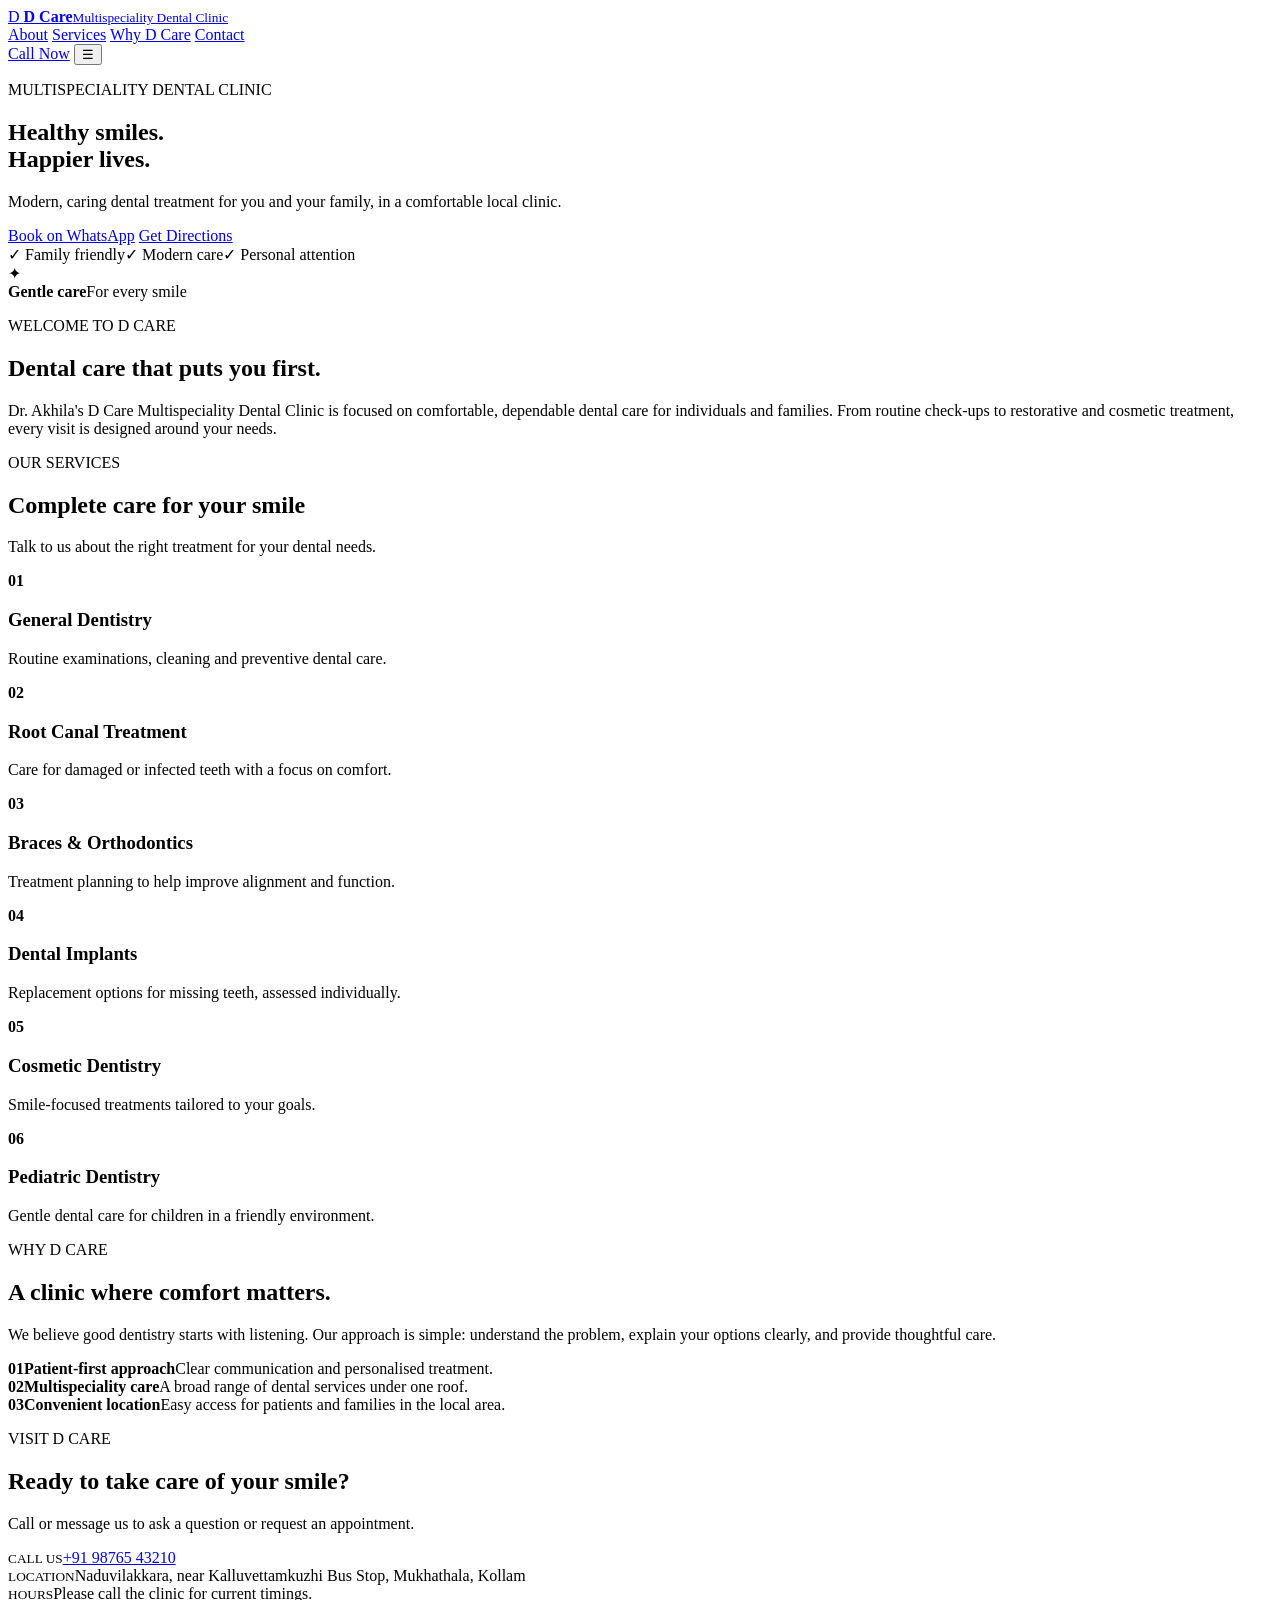
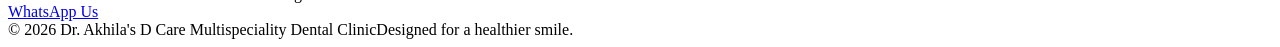
==== index.html @ a61e6fd6 "Rename ind.html to index.html" ====
<!doctype html>
<html lang="en">
<head>
  <meta charset="UTF-8">
  <meta name="viewport" content="width=device-width, initial-scale=1.0">
  <meta name="description" content="Dr. Akhila's D Care Multispeciality Dental Clinic">
  <title>Dr. Akhila's D Care | Multispeciality Dental Clinic</title>
  <link rel="stylesheet" href="style.css">
</head>
<body>
  <header class="site-header">
    <a class="brand" href="#home">
      <span class="brand-mark">D</span>
      <span><strong>D Care</strong><small>Multispeciality Dental Clinic</small></span>
    </a>
    <nav>
      <a href="#about">About</a>
      <a href="#services">Services</a>
      <a href="#why-us">Why D Care</a>
      <a href="#contact">Contact</a>
    </nav>
    <a class="header-cta" href="tel:+919876543210">Call Now</a>
    <button class="menu" aria-label="Open menu">☰</button>
  </header>

  <main>
    <section id="home" class="hero">
      <div class="hero-copy">
        <p class="eyebrow">MULTISPECIALITY DENTAL CLINIC</p>
        <h1>Healthy smiles.<br><span>Happier lives.</span></h1>
        <p class="lead">Modern, caring dental treatment for you and your family, in a comfortable local clinic.</p>
        <div class="actions">
          <a class="btn primary" href="https://wa.me/919876543210?text=Hello%20D%20Care%2C%20I%20would%20like%20to%20book%20an%20appointment.">Book on WhatsApp</a>
          <a class="btn secondary" href="https://www.google.com/maps/search/?api=1&query=Dr.%20Akhila's%20D%20Care%20Multispeciality%20Dental%20Clinic">Get Directions</a>
        </div>
        <div class="trust-row"><span>✓ Family friendly</span><span>✓ Modern care</span><span>✓ Personal attention</span></div>
      </div>
      <div class="hero-art">
        <div class="circle"></div>
        <div class="tooth">✦</div>
        <div class="art-card"><strong>Gentle care</strong><span>For every smile</span></div>
      </div>
    </section>

    <section id="about" class="about section">
      <div><p class="eyebrow">WELCOME TO D CARE</p><h2>Dental care that puts <span>you first.</span></h2></div>
      <p>Dr. Akhila's D Care Multispeciality Dental Clinic is focused on comfortable, dependable dental care for individuals and families. From routine check-ups to restorative and cosmetic treatment, every visit is designed around your needs.</p>
    </section>

    <section id="services" class="section services">
      <div class="section-heading"><div><p class="eyebrow">OUR SERVICES</p><h2>Complete care for your smile</h2></div><p>Talk to us about the right treatment for your dental needs.</p></div>
      <div class="service-grid">
        <article><b>01</b><h3>General Dentistry</h3><p>Routine examinations, cleaning and preventive dental care.</p></article>
        <article><b>02</b><h3>Root Canal Treatment</h3><p>Care for damaged or infected teeth with a focus on comfort.</p></article>
        <article><b>03</b><h3>Braces & Orthodontics</h3><p>Treatment planning to help improve alignment and function.</p></article>
        <article><b>04</b><h3>Dental Implants</h3><p>Replacement options for missing teeth, assessed individually.</p></article>
        <article><b>05</b><h3>Cosmetic Dentistry</h3><p>Smile-focused treatments tailored to your goals.</p></article>
        <article><b>06</b><h3>Pediatric Dentistry</h3><p>Gentle dental care for children in a friendly environment.</p></article>
      </div>
    </section>

    <section id="why-us" class="why section">
      <div class="why-copy"><p class="eyebrow">WHY D CARE</p><h2>A clinic where <span>comfort matters.</span></h2><p>We believe good dentistry starts with listening. Our approach is simple: understand the problem, explain your options clearly, and provide thoughtful care.</p></div>
      <div class="feature-list"><div><strong>01</strong><span><b>Patient-first approach</b>Clear communication and personalised treatment.</span></div><div><strong>02</strong><span><b>Multispeciality care</b>A broad range of dental services under one roof.</span></div><div><strong>03</strong><span><b>Convenient location</b>Easy access for patients and families in the local area.</span></div></div>
    </section>

    <section id="contact" class="contact section">
      <div><p class="eyebrow">VISIT D CARE</p><h2>Ready to take care of your smile?</h2><p>Call or message us to ask a question or request an appointment.</p></div>
      <div class="contact-card"><div><small>CALL US</small><a href="tel:+919876543210">+91 98765 43210</a></div><div><small>LOCATION</small><span>Naduvilakkara, near Kalluvettamkuzhi Bus Stop, Mukhathala, Kollam</span></div><div><small>HOURS</small><span>Please call the clinic for current timings.</span></div><a class="btn primary" href="https://wa.me/919876543210">WhatsApp Us</a></div>
    </section>
  </main>

  <footer><span>© <span id="year"></span> Dr. Akhila's D Care Multispeciality Dental Clinic</span><span>Designed for a healthier smile.</span></footer>
  <script src="script.js"></script>
</body>
</html>
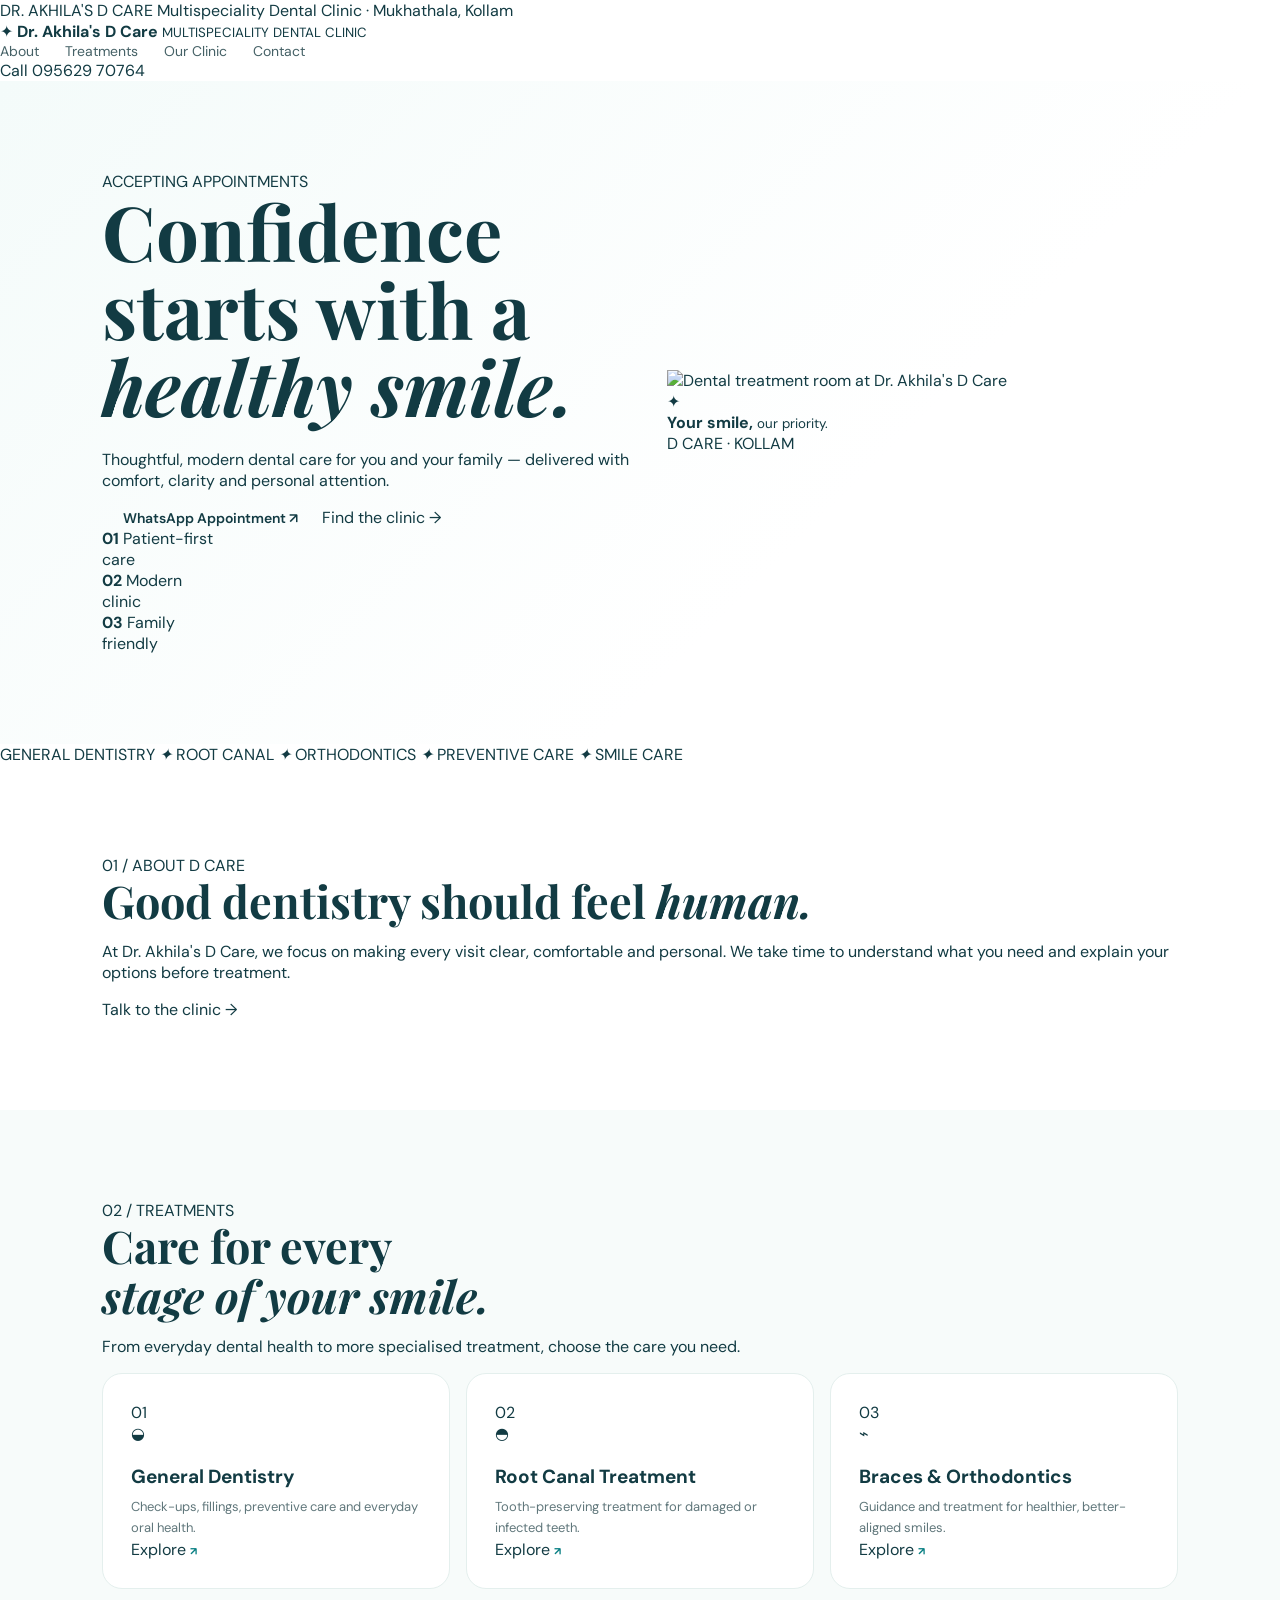
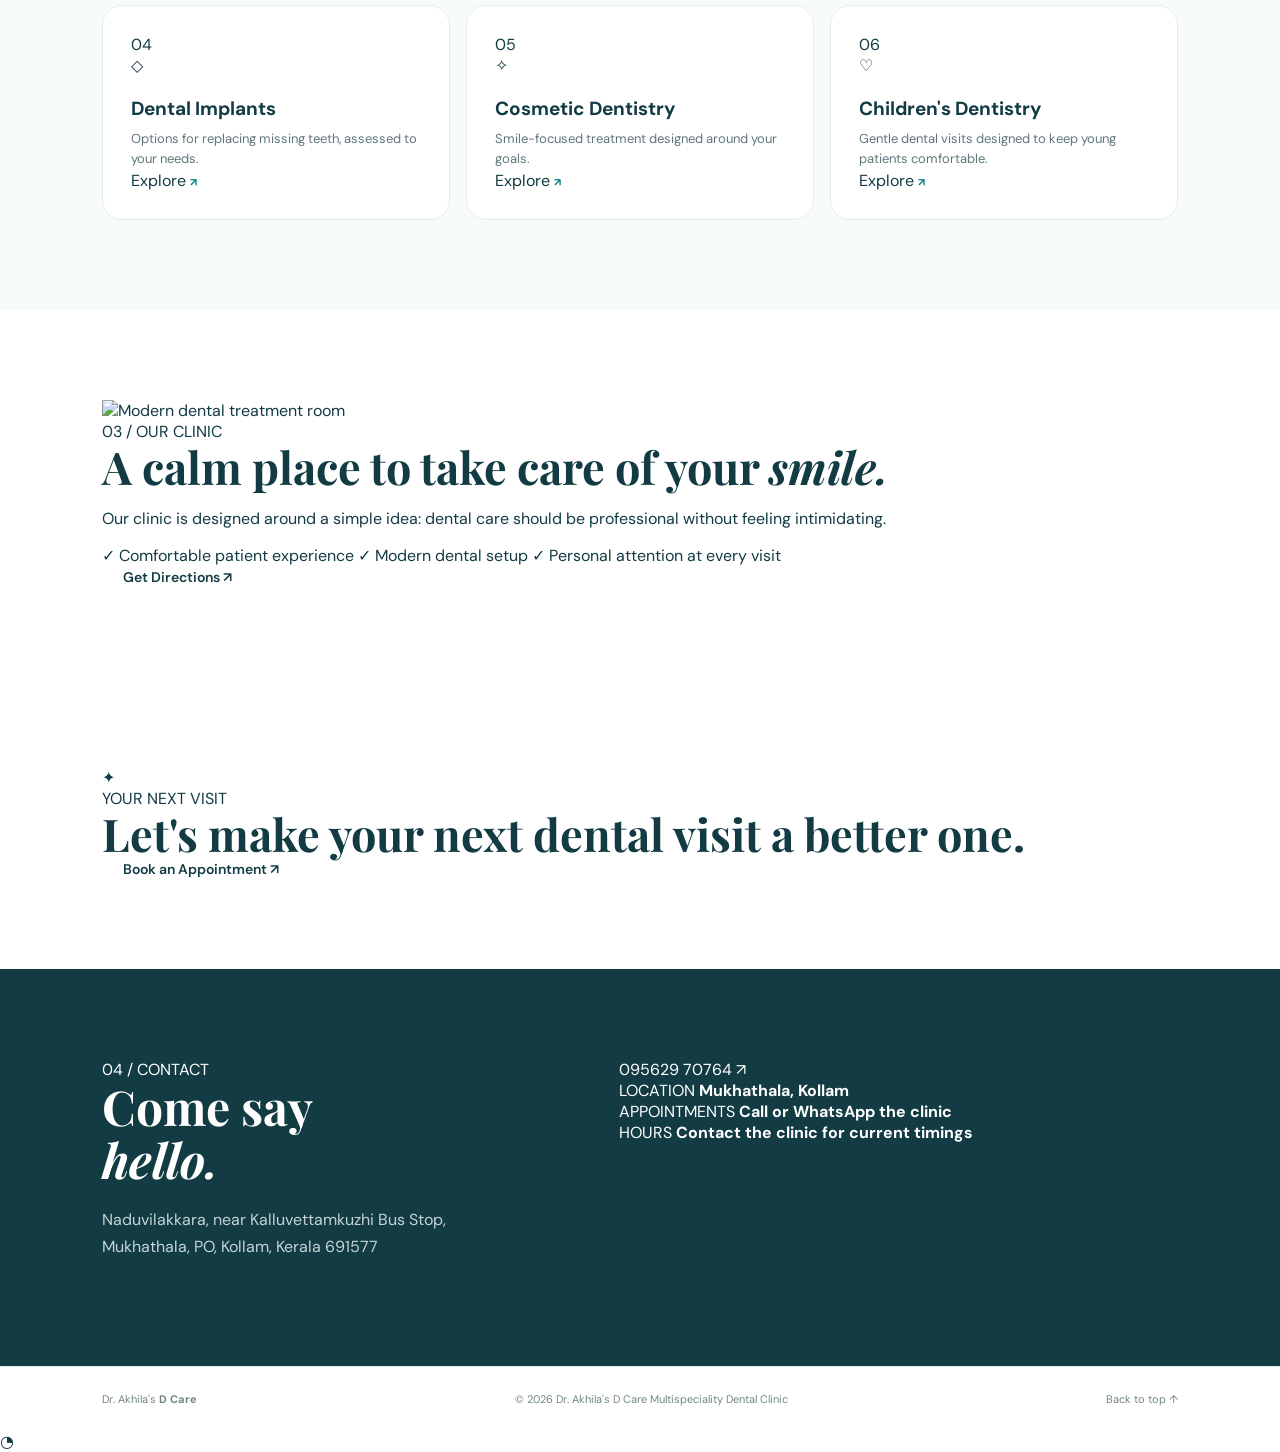
==== commit edb67b0e: "Update index.html" ====
--- a/index.html
+++ b/index.html
@@ -3,74 +3,559 @@
 <head>
   <meta charset="UTF-8">
   <meta name="viewport" content="width=device-width, initial-scale=1.0">
-  <meta name="description" content="Dr. Akhila's D Care Multispeciality Dental Clinic">
+
+  <meta name="description"
+    content="Dr. Akhila's D Care Multispeciality Dental Clinic in Mukhathala, Kollam. Modern, comfortable dental care for you and your family.">
+
+  <meta name="theme-color" content="#073b4c">
+
   <title>Dr. Akhila's D Care | Multispeciality Dental Clinic</title>
+
+  <link rel="preconnect" href="https://fonts.googleapis.com">
+  <link rel="preconnect" href="https://fonts.gstatic.com" crossorigin>
+
+  <link
+    href="https://fonts.googleapis.com/css2?family=DM+Sans:wght@400;500;600;700&family=Playfair+Display:wght@600;700&display=swap"
+    rel="stylesheet">
+
   <link rel="stylesheet" href="style.css">
 </head>
+
 <body>
-  <header class="site-header">
-    <a class="brand" href="#home">
-      <span class="brand-mark">D</span>
-      <span><strong>D Care</strong><small>Multispeciality Dental Clinic</small></span>
+
+  <div class="topline">
+    <span>DR. AKHILA'S D CARE</span>
+    <span>Multispeciality Dental Clinic · Mukhathala, Kollam</span>
+  </div>
+
+  <header class="nav-wrap">
+
+    <a class="logo" href="#home" aria-label="Dr. Akhila's D Care home">
+
+      <span class="logo-tooth">✦</span>
+
+      <span>
+        <b>Dr. Akhila's</b>
+        <strong>D Care</strong>
+        <small>MULTISPECIALITY DENTAL CLINIC</small>
+      </span>
+
     </a>
-    <nav>
+
+    <nav id="nav">
       <a href="#about">About</a>
-      <a href="#services">Services</a>
-      <a href="#why-us">Why D Care</a>
+      <a href="#services">Treatments</a>
+      <a href="#clinic">Our Clinic</a>
       <a href="#contact">Contact</a>
     </nav>
-    <a class="header-cta" href="tel:+919876543210">Call Now</a>
-    <button class="menu" aria-label="Open menu">☰</button>
+
+    <a class="nav-call" href="tel:+919562970764">
+      Call <span>095629 70764</span>
+    </a>
+
+    <button class="menu" aria-label="Toggle menu">
+      ☰
+    </button>
+
   </header>
 
+
   <main>
+
+    <!-- HERO -->
+
     <section id="home" class="hero">
-      <div class="hero-copy">
-        <p class="eyebrow">MULTISPECIALITY DENTAL CLINIC</p>
-        <h1>Healthy smiles.<br><span>Happier lives.</span></h1>
-        <p class="lead">Modern, caring dental treatment for you and your family, in a comfortable local clinic.</p>
-        <div class="actions">
-          <a class="btn primary" href="https://wa.me/919876543210?text=Hello%20D%20Care%2C%20I%20would%20like%20to%20book%20an%20appointment.">Book on WhatsApp</a>
-          <a class="btn secondary" href="https://www.google.com/maps/search/?api=1&query=Dr.%20Akhila's%20D%20Care%20Multispeciality%20Dental%20Clinic">Get Directions</a>
-        </div>
-        <div class="trust-row"><span>✓ Family friendly</span><span>✓ Modern care</span><span>✓ Personal attention</span></div>
-      </div>
-      <div class="hero-art">
-        <div class="circle"></div>
-        <div class="tooth">✦</div>
-        <div class="art-card"><strong>Gentle care</strong><span>For every smile</span></div>
-      </div>
-    </section>
-
-    <section id="about" class="about section">
-      <div><p class="eyebrow">WELCOME TO D CARE</p><h2>Dental care that puts <span>you first.</span></h2></div>
-      <p>Dr. Akhila's D Care Multispeciality Dental Clinic is focused on comfortable, dependable dental care for individuals and families. From routine check-ups to restorative and cosmetic treatment, every visit is designed around your needs.</p>
-    </section>
-
-    <section id="services" class="section services">
-      <div class="section-heading"><div><p class="eyebrow">OUR SERVICES</p><h2>Complete care for your smile</h2></div><p>Talk to us about the right treatment for your dental needs.</p></div>
+
+      <div class="hero-copy reveal">
+
+        <div class="pill">
+          <i></i>
+          ACCEPTING APPOINTMENTS
+        </div>
+
+        <h1>
+          Confidence<br>
+          starts with a<br>
+          <em>healthy smile.</em>
+        </h1>
+
+        <p>
+          Thoughtful, modern dental care for you and your family —
+          delivered with comfort, clarity and personal attention.
+        </p>
+
+        <div class="hero-actions">
+
+          <a
+            class="btn btn-dark"
+            href="https://wa.me/919562970764?text=Hello%20Dr.%20Akhila's%20D%20Care%2C%20I%20would%20like%20to%20book%20an%20appointment."
+          >
+            WhatsApp Appointment
+            <span>↗</span>
+          </a>
+
+          <a
+            class="text-link"
+            href="https://www.google.com/maps/search/?api=1&query=Naduvilakkara%20Kalluvettamkuzhi%20Mukhathala%20Kollam"
+          >
+            Find the clinic
+            <span>→</span>
+          </a>
+
+        </div>
+
+        <div class="hero-proof">
+
+          <div>
+            <b>01</b>
+            <span>
+              Patient-first<br>
+              care
+            </span>
+          </div>
+
+          <div>
+            <b>02</b>
+            <span>
+              Modern<br>
+              clinic
+            </span>
+          </div>
+
+          <div>
+            <b>03</b>
+            <span>
+              Family<br>
+              friendly
+            </span>
+          </div>
+
+        </div>
+
+      </div>
+
+
+      <div class="hero-visual reveal">
+
+        <div class="glow"></div>
+
+        <div class="image-frame">
+          <img
+            src="clinic-chair.jpg"
+            alt="Dental treatment room at Dr. Akhila's D Care"
+          >
+        </div>
+
+        <div class="floating-card">
+
+          <span class="mini-icon">✦</span>
+
+          <div>
+            <b>Your smile,</b>
+            <small>our priority.</small>
+          </div>
+
+        </div>
+
+        <div class="vertical-label">
+          D CARE · KOLLAM
+        </div>
+
+      </div>
+
+    </section>
+
+
+    <!-- MARQUEE -->
+
+    <section class="marquee" aria-label="Dental care">
+
+      <span>GENERAL DENTISTRY</span>
+      <i>✦</i>
+
+      <span>ROOT CANAL</span>
+      <i>✦</i>
+
+      <span>ORTHODONTICS</span>
+      <i>✦</i>
+
+      <span>PREVENTIVE CARE</span>
+      <i>✦</i>
+
+      <span>SMILE CARE</span>
+
+    </section>
+
+
+    <!-- ABOUT -->
+
+    <section id="about" class="split section">
+
+      <div class="section-tag">
+        01 / ABOUT D CARE
+      </div>
+
+      <div class="big-copy">
+
+        <h2>
+          Good dentistry should feel
+          <em>human.</em>
+        </h2>
+
+        <p>
+          At Dr. Akhila's D Care, we focus on making every visit
+          clear, comfortable and personal. We take time to understand
+          what you need and explain your options before treatment.
+        </p>
+
+        <a class="line-link" href="#contact">
+          Talk to the clinic
+          <span>→</span>
+        </a>
+
+      </div>
+
+    </section>
+
+
+    <!-- SERVICES -->
+
+    <section id="services" class="services section">
+
+      <div class="section-head">
+
+        <div>
+
+          <div class="section-tag">
+            02 / TREATMENTS
+          </div>
+
+          <h2>
+            Care for every<br>
+            <em>stage of your smile.</em>
+          </h2>
+
+        </div>
+
+        <p>
+          From everyday dental health to more specialised treatment,
+          choose the care you need.
+        </p>
+
+      </div>
+
+
       <div class="service-grid">
-        <article><b>01</b><h3>General Dentistry</h3><p>Routine examinations, cleaning and preventive dental care.</p></article>
-        <article><b>02</b><h3>Root Canal Treatment</h3><p>Care for damaged or infected teeth with a focus on comfort.</p></article>
-        <article><b>03</b><h3>Braces & Orthodontics</h3><p>Treatment planning to help improve alignment and function.</p></article>
-        <article><b>04</b><h3>Dental Implants</h3><p>Replacement options for missing teeth, assessed individually.</p></article>
-        <article><b>05</b><h3>Cosmetic Dentistry</h3><p>Smile-focused treatments tailored to your goals.</p></article>
-        <article><b>06</b><h3>Pediatric Dentistry</h3><p>Gentle dental care for children in a friendly environment.</p></article>
-      </div>
-    </section>
-
-    <section id="why-us" class="why section">
-      <div class="why-copy"><p class="eyebrow">WHY D CARE</p><h2>A clinic where <span>comfort matters.</span></h2><p>We believe good dentistry starts with listening. Our approach is simple: understand the problem, explain your options clearly, and provide thoughtful care.</p></div>
-      <div class="feature-list"><div><strong>01</strong><span><b>Patient-first approach</b>Clear communication and personalised treatment.</span></div><div><strong>02</strong><span><b>Multispeciality care</b>A broad range of dental services under one roof.</span></div><div><strong>03</strong><span><b>Convenient location</b>Easy access for patients and families in the local area.</span></div></div>
-    </section>
+
+        <article>
+
+          <span>01</span>
+
+          <div class="service-icon">◒</div>
+
+          <h3>General Dentistry</h3>
+
+          <p>
+            Check-ups, fillings, preventive care and everyday oral health.
+          </p>
+
+          <a href="#contact">
+            Explore
+            <b>↗</b>
+          </a>
+
+        </article>
+
+
+        <article>
+
+          <span>02</span>
+
+          <div class="service-icon">◓</div>
+
+          <h3>Root Canal Treatment</h3>
+
+          <p>
+            Tooth-preserving treatment for damaged or infected teeth.
+          </p>
+
+          <a href="#contact">
+            Explore
+            <b>↗</b>
+          </a>
+
+        </article>
+
+
+        <article>
+
+          <span>03</span>
+
+          <div class="service-icon">⌁</div>
+
+          <h3>Braces & Orthodontics</h3>
+
+          <p>
+            Guidance and treatment for healthier, better-aligned smiles.
+          </p>
+
+          <a href="#contact">
+            Explore
+            <b>↗</b>
+          </a>
+
+        </article>
+
+
+        <article>
+
+          <span>04</span>
+
+          <div class="service-icon">◇</div>
+
+          <h3>Dental Implants</h3>
+
+          <p>
+            Options for replacing missing teeth, assessed to your needs.
+          </p>
+
+          <a href="#contact">
+            Explore
+            <b>↗</b>
+          </a>
+
+        </article>
+
+
+        <article>
+
+          <span>05</span>
+
+          <div class="service-icon">✧</div>
+
+          <h3>Cosmetic Dentistry</h3>
+
+          <p>
+            Smile-focused treatment designed around your goals.
+          </p>
+
+          <a href="#contact">
+            Explore
+            <b>↗</b>
+          </a>
+
+        </article>
+
+
+        <article>
+
+          <span>06</span>
+
+          <div class="service-icon">♡</div>
+
+          <h3>Children's Dentistry</h3>
+
+          <p>
+            Gentle dental visits designed to keep young patients comfortable.
+          </p>
+
+          <a href="#contact">
+            Explore
+            <b>↗</b>
+          </a>
+
+        </article>
+
+      </div>
+
+    </section>
+
+
+    <!-- CLINIC -->
+
+    <section id="clinic" class="clinic section">
+
+      <div class="clinic-image">
+
+        <img
+          src="clinic-chair.jpg"
+          alt="Modern dental treatment room"
+        >
+
+      </div>
+
+
+      <div class="clinic-copy">
+
+        <div class="section-tag">
+          03 / OUR CLINIC
+        </div>
+
+        <h2>
+          A calm place to take care of your
+          <em>smile.</em>
+        </h2>
+
+        <p>
+          Our clinic is designed around a simple idea:
+          dental care should be professional without feeling intimidating.
+        </p>
+
+
+        <div class="check-list">
+
+          <span>✓ Comfortable patient experience</span>
+
+          <span>✓ Modern dental setup</span>
+
+          <span>✓ Personal attention at every visit</span>
+
+        </div>
+
+
+        <a
+          class="btn btn-outline"
+          href="https://www.google.com/maps/search/?api=1&query=Naduvilakkara%20Kalluvettamkuzhi%20Mukhathala%20Kollam"
+        >
+          Get Directions ↗
+        </a>
+
+      </div>
+
+    </section>
+
+
+    <!-- CTA -->
+
+    <section class="cta section">
+
+      <span class="cta-star">✦</span>
+
+      <div>
+
+        <div class="section-tag">
+          YOUR NEXT VISIT
+        </div>
+
+        <h2>
+          Let's make your next dental visit a better one.
+        </h2>
+
+      </div>
+
+
+      <a
+        class="btn btn-light"
+        href="https://wa.me/919562970764?text=Hello%20Dr.%20Akhila's%20D%20Care%2C%20I%20would%20like%20to%20book%20an%20appointment."
+      >
+        Book an Appointment ↗
+      </a>
+
+    </section>
+
+
+    <!-- CONTACT -->
 
     <section id="contact" class="contact section">
-      <div><p class="eyebrow">VISIT D CARE</p><h2>Ready to take care of your smile?</h2><p>Call or message us to ask a question or request an appointment.</p></div>
-      <div class="contact-card"><div><small>CALL US</small><a href="tel:+919876543210">+91 98765 43210</a></div><div><small>LOCATION</small><span>Naduvilakkara, near Kalluvettamkuzhi Bus Stop, Mukhathala, Kollam</span></div><div><small>HOURS</small><span>Please call the clinic for current timings.</span></div><a class="btn primary" href="https://wa.me/919876543210">WhatsApp Us</a></div>
-    </section>
+
+      <div>
+
+        <div class="section-tag">
+          04 / CONTACT
+        </div>
+
+        <h2>
+          Come say<br>
+          <em>hello.</em>
+        </h2>
+
+        <p>
+          Naduvilakkara, near Kalluvettamkuzhi Bus Stop,<br>
+          Mukhathala, PO, Kollam, Kerala 691577
+        </p>
+
+      </div>
+
+
+      <div class="contact-details">
+
+        <a
+          class="contact-number"
+          href="tel:+919562970764"
+        >
+          095629 70764
+          <span>↗</span>
+        </a>
+
+
+        <div class="detail-row">
+
+          <span>LOCATION</span>
+
+          <b>
+            Mukhathala, Kollam
+          </b>
+
+        </div>
+
+
+        <div class="detail-row">
+
+          <span>APPOINTMENTS</span>
+
+          <b>
+            Call or WhatsApp the clinic
+          </b>
+
+        </div>
+
+
+        <div class="detail-row">
+
+          <span>HOURS</span>
+
+          <b>
+            Contact the clinic for current timings
+          </b>
+
+        </div>
+
+      </div>
+
+    </section>
+
   </main>
 
-  <footer><span>© <span id="year"></span> Dr. Akhila's D Care Multispeciality Dental Clinic</span><span>Designed for a healthier smile.</span></footer>
+
+  <footer>
+
+    <div class="footer-logo">
+      Dr. Akhila's
+      <strong>D Care</strong>
+    </div>
+
+    <span>
+      © <span id="year"></span>
+      Dr. Akhila's D Care Multispeciality Dental Clinic
+    </span>
+
+    <a href="#home">
+      Back to top ↑
+    </a>
+
+  </footer>
+
+
+  <a
+    class="whatsapp"
+    href="https://wa.me/919562970764?text=Hello%20Dr.%20Akhila's%20D%20Care%2C%20I%20would%20like%20to%20book%20an%20appointment."
+    aria-label="WhatsApp D Care"
+  >
+    ◔
+  </a>
+
+
   <script src="script.js"></script>
+
 </body>
 </html>
--- a/style.css
+++ b/style.css
@@ -0,0 +1,5 @@
+@import url('https://fonts.googleapis.com/css2?family=DM+Sans:wght@400;500;600;700&family=Playfair+Display:wght@600;700&display=swap');
+:root{--ink:#123b43;--teal:#087f83;--mint:#e8f6f3;--line:#d8e8e5;--muted:#60777b;--white:#fff}
+*{box-sizing:border-box}html{scroll-behavior:smooth}body{margin:0;color:var(--ink);font-family:"DM Sans",sans-serif;background:#fff}a{text-decoration:none;color:inherit}.site-header{height:78px;display:flex;align-items:center;gap:34px;padding:0 6%;border-bottom:1px solid #edf2f1;position:sticky;top:0;background:#ffffffee;backdrop-filter:blur(12px);z-index:10}.brand{display:flex;align-items:center;gap:10px;margin-right:auto}.brand-mark{width:40px;height:40px;border-radius:12px;background:var(--teal);color:white;display:grid;place-items:center;font-family:serif;font-size:24px}.brand strong{display:block;font-size:17px}.brand small{display:block;font-size:10px;color:var(--muted)}nav{display:flex;gap:26px;font-size:14px;color:#456166}nav a:hover{color:var(--teal)}.header-cta,.btn{border-radius:999px;padding:13px 21px;font-weight:600;font-size:14px}.header-cta,.primary{background:var(--teal);color:white}.menu{display:none;border:0;background:none;font-size:23px}.hero{min-height:640px;padding:90px 8%;display:grid;grid-template-columns:1.05fr .95fr;align-items:center;background:linear-gradient(135deg,#f4fbfa,#fff 65%);overflow:hidden}.eyebrow{letter-spacing:2px;font-size:11px;font-weight:700;color:var(--teal);margin:0 0 15px}.hero h1,h2{font-family:"Playfair Display",serif}.hero h1{font-size:clamp(48px,6vw,76px);line-height:1.02;margin:0 0 24px}.hero h1 span,h2 span{color:var(--teal)}.lead{font-size:18px;line-height:1.7;color:var(--muted);max-width:560px}.actions{display:flex;gap:12px;margin:30px 0}.secondary{border:1px solid var(--line)}.trust-row{display:flex;gap:20px;color:#577075;font-size:12px}.hero-art{height:450px;position:relative;display:grid;place-items:center}.circle{position:absolute;width:370px;height:370px;border-radius:50%;background:var(--mint);right:8%;top:8%}.tooth{position:relative;width:190px;height:230px;border-radius:48% 48% 42% 42%;background:#fff;box-shadow:0 24px 70px #b6d8d3aa;display:grid;place-items:center;font-size:54px;color:var(--teal);font-family:serif}.art-card{position:absolute;right:2%;bottom:30px;background:white;padding:18px 24px;border-radius:18px;box-shadow:0 15px 45px #174e5520}.art-card strong,.art-card span{display:block}.art-card span{font-size:12px;color:var(--muted);margin-top:4px}.section{padding:90px 8%}.about{display:grid;grid-template-columns:1fr 1fr;gap:80px}.about h2,.section h2{font-size:45px;line-height:1.1;margin:0}.about>p,.why-copy>p{color:var(--muted);line-height:1.8;font-size:16px}.services{background:#f7fbfa}.section-heading{display:flex;justify-content:space-between;align-items:end;margin-bottom:40px}.section-heading>p{max-width:330px;color:var(--muted);line-height:1.6}.service-grid{display:grid;grid-template-columns:repeat(3,1fr);gap:16px}.service-grid article{background:white;border:1px solid #e4efed;border-radius:20px;padding:28px;min-height:190px;transition:.2s}.service-grid article:hover{transform:translateY(-4px);box-shadow:0 15px 35px #174e5512}.service-grid b{font-size:11px;color:var(--teal)}h3{margin:20px 0 8px;font-size:19px}.service-grid p{margin:0;color:var(--muted);line-height:1.6;font-size:13px}.why{display:grid;grid-template-columns:1fr 1fr;gap:90px}.feature-list{display:grid;gap:12px}.feature-list>div{display:flex;gap:20px;padding:22px 0;border-bottom:1px solid var(--line)}.feature-list strong{color:var(--teal)}.feature-list span{display:grid;gap:5px;color:var(--muted);font-size:14px}.feature-list b{color:var(--ink);font-size:16px}.contact{background:var(--ink);color:white;display:grid;grid-template-columns:.9fr 1.1fr;gap:60px}.contact h2{font-size:48px;margin:0 0 20px}.contact p{color:#c4d4d5;line-height:1.7}.contact-card{background:#fff;color:var(--ink);border-radius:24px;padding:30px;display:grid;gap:22px}.contact-card small{font-size:10px;letter-spacing:1.5px;color:var(--teal);font-weight:700;display:block;margin-bottom:5px}.contact-card a:not(.btn){font-size:22px;font-weight:700}.contact-card span{color:var(--muted);font-size:14px;line-height:1.5}footer{padding:25px 8%;display:flex;justify-content:space-between;color:#718589;font-size:11px;border-top:1px solid #e7eeee}
+@media(max-width:800px){.site-header{padding:0 5%;height:70px}.site-header nav,.header-cta{display:none}.menu{display:block}.hero{grid-template-columns:1fr;padding:65px 7%;min-height:auto}.hero-art{height:330px}.circle{width:280px;height:280px}.tooth{width:135px;height:170px}.trust-row{flex-wrap:wrap}.about,.why,.contact{grid-template-columns:1fr;gap:35px}.section{padding:65px 7%}.section-heading{display:block}.section-heading>p{margin-top:18px}.service-grid{grid-template-columns:1fr 1fr}.contact h2,.about h2,.section h2{font-size:38px}footer{padding:22px 7%;display:grid;gap:8px}}
+@media(max-width:480px){.service-grid{grid-template-columns:1fr}.hero h1{font-size:50px}.actions{flex-direction:column}.btn{text-align:center}.hero-art{height:280px}}
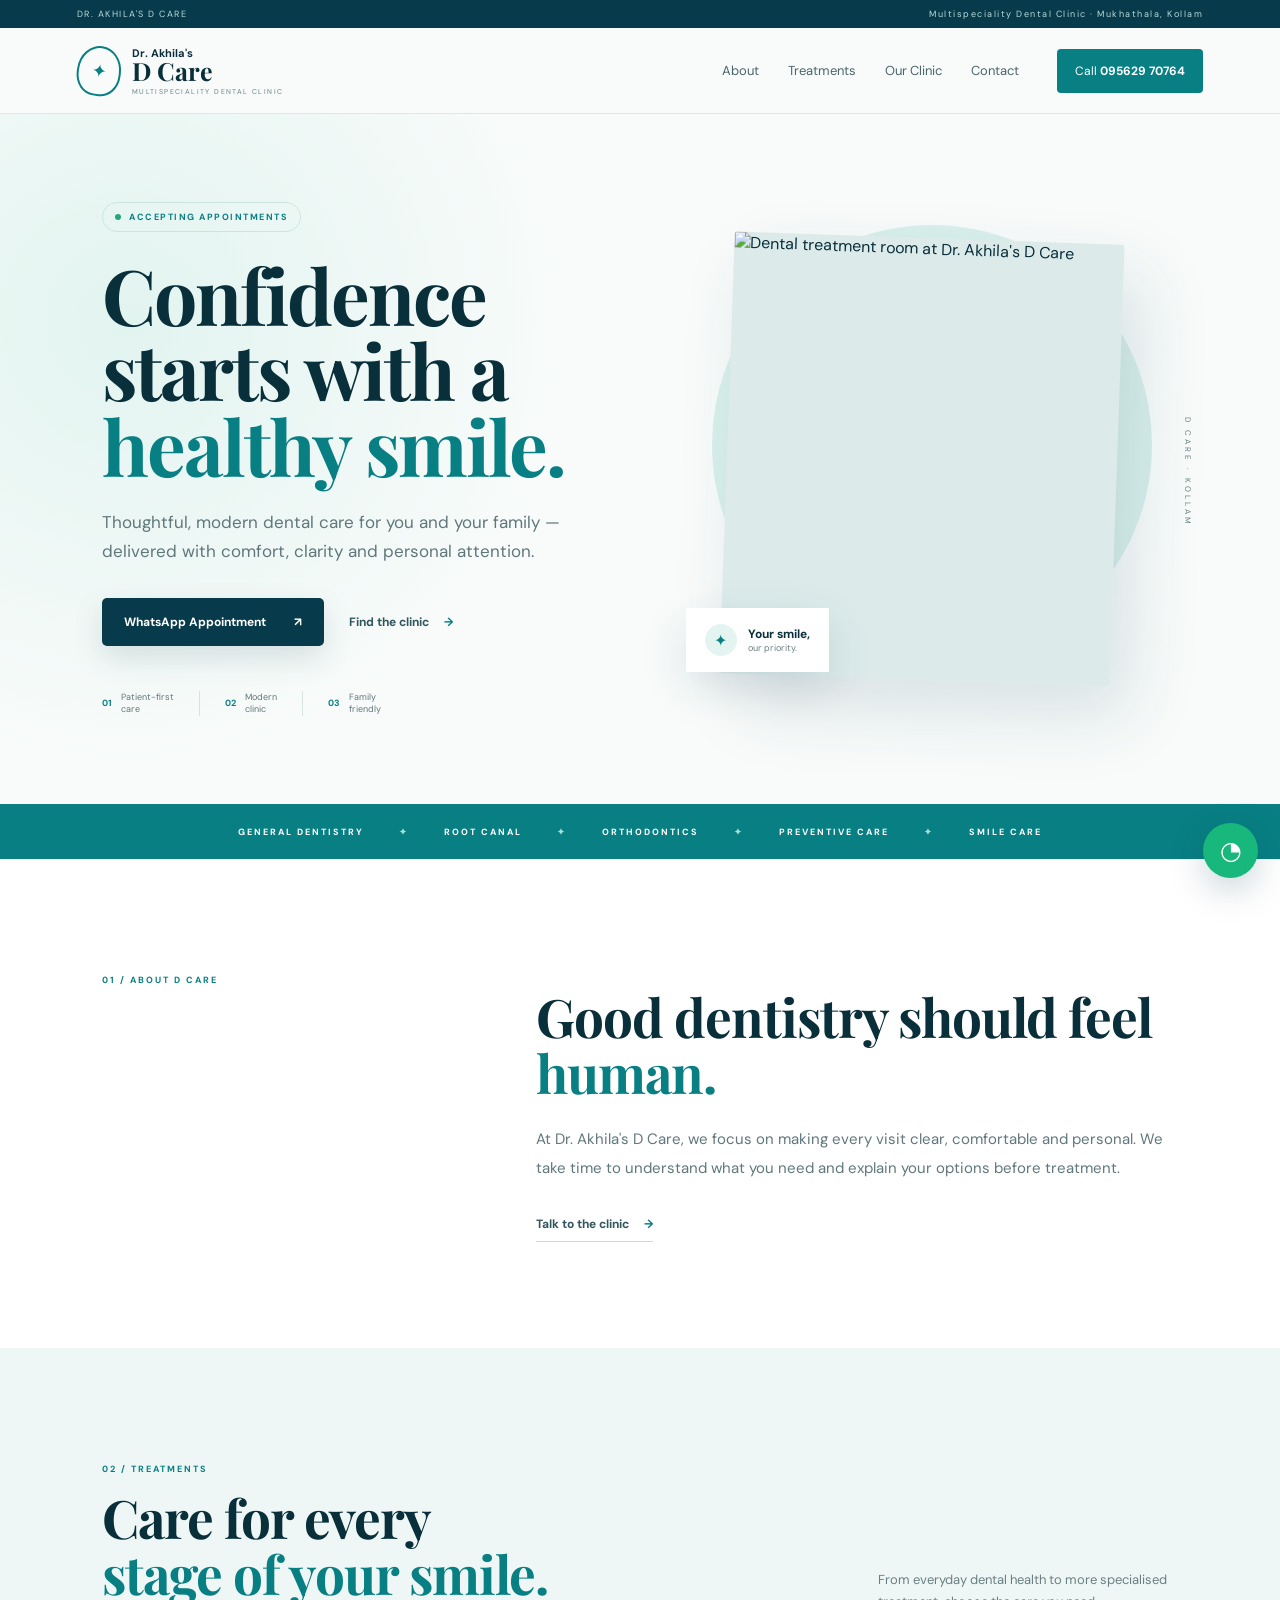
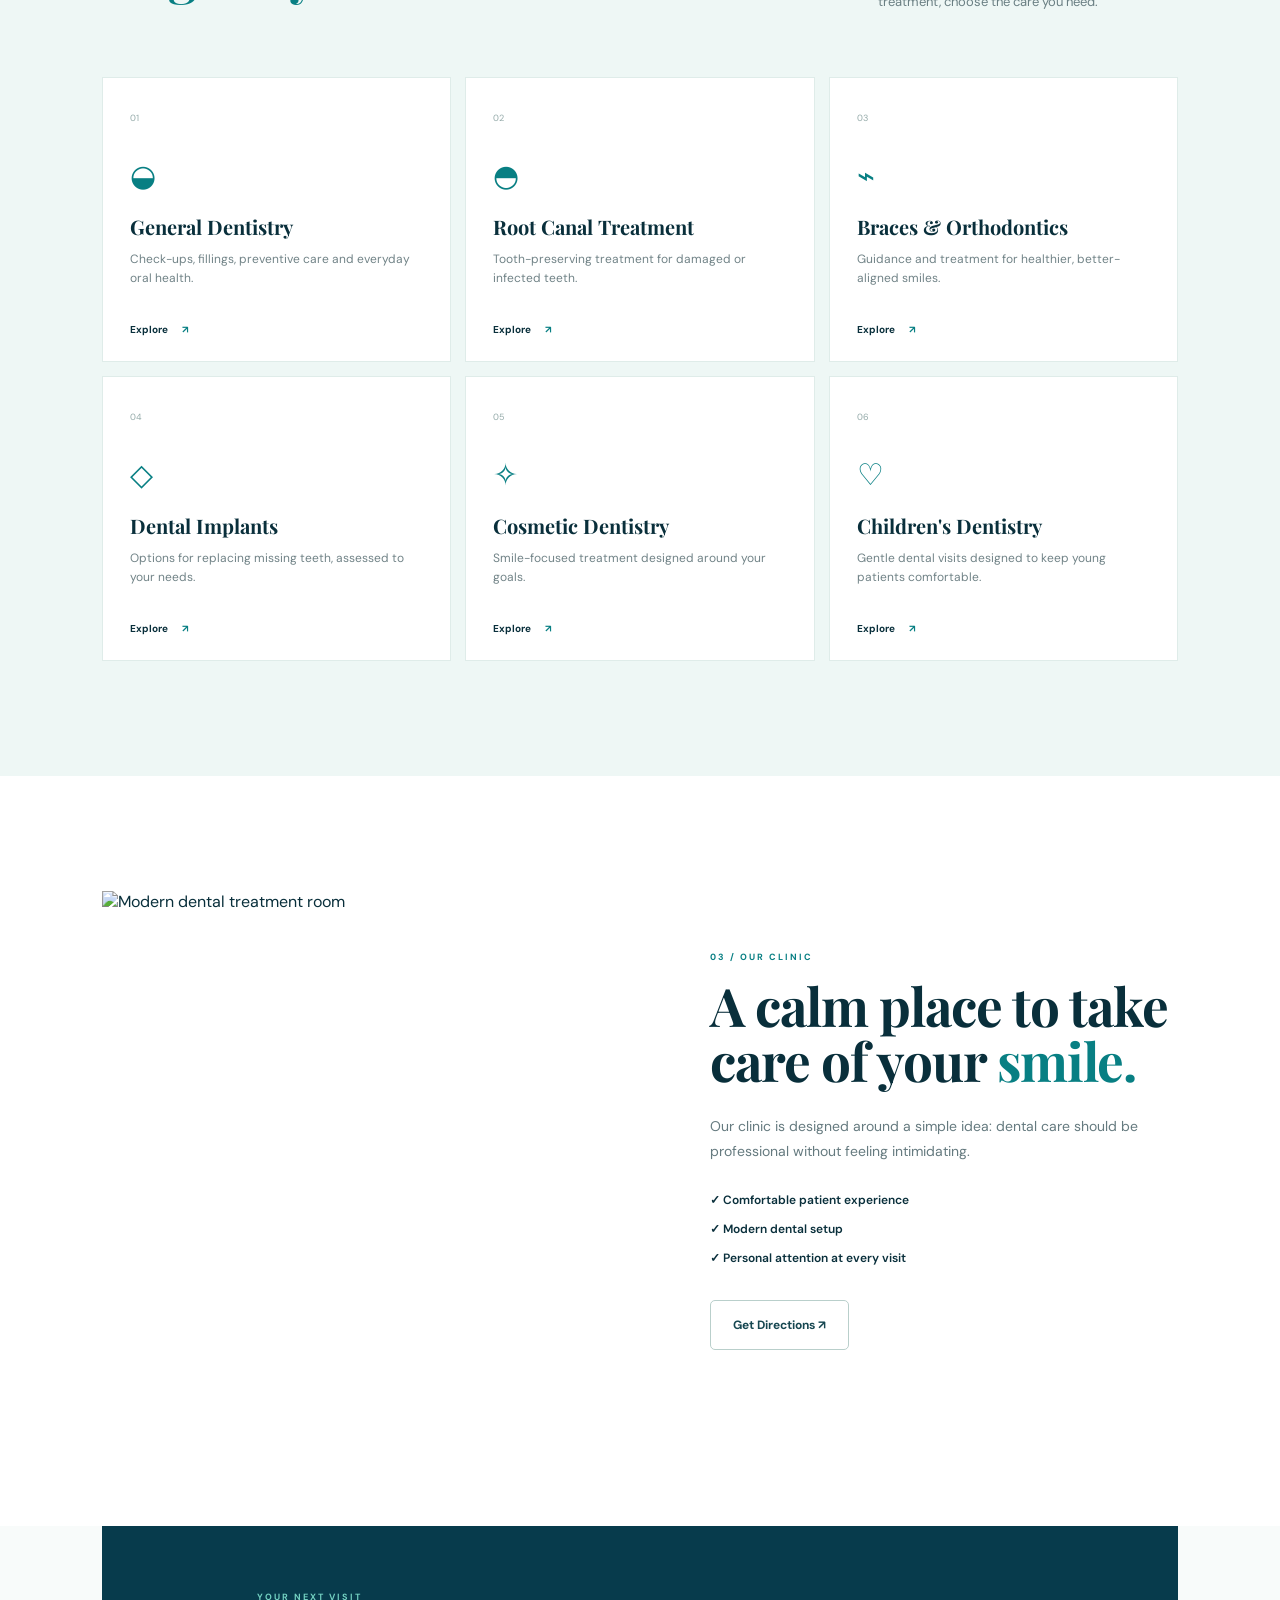
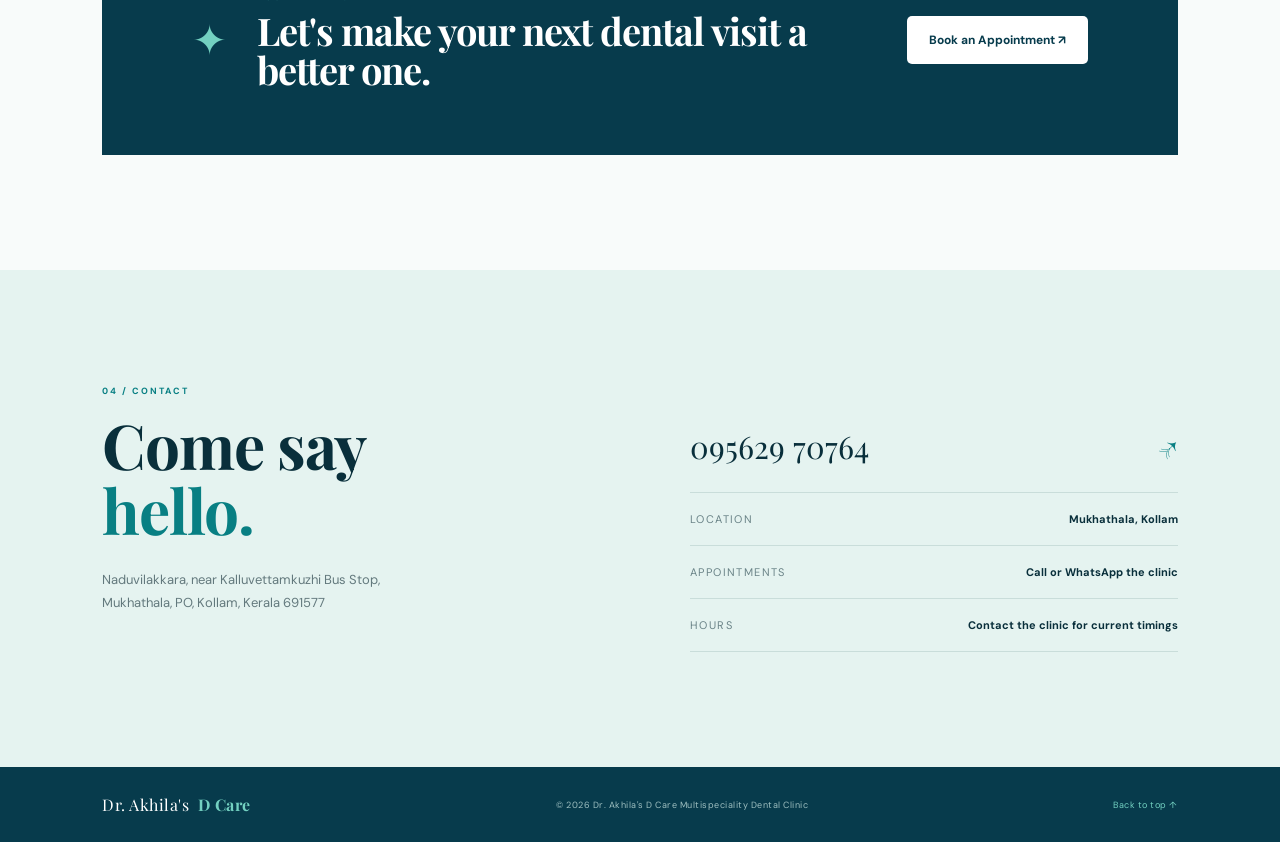
==== commit 98033ee8: "Update index.html" ====
--- a/index.html
+++ b/index.html
@@ -141,7 +141,7 @@
 
         <div class="image-frame">
           <img
-            src="clinic-chair.jpg"
+            src="clinic-chair.png"
             alt="Dental treatment room at Dr. Akhila's D Care"
           >
         </div>
@@ -378,7 +378,7 @@
       <div class="clinic-image">
 
         <img
-          src="clinic-chair.jpg"
+          src="clinic-chair.png"
           alt="Modern dental treatment room"
         >
 
--- a/style.css
+++ b/style.css
@@ -1,5 +1,870 @@
-@import url('https://fonts.googleapis.com/css2?family=DM+Sans:wght@400;500;600;700&family=Playfair+Display:wght@600;700&display=swap');
-:root{--ink:#123b43;--teal:#087f83;--mint:#e8f6f3;--line:#d8e8e5;--muted:#60777b;--white:#fff}
-*{box-sizing:border-box}html{scroll-behavior:smooth}body{margin:0;color:var(--ink);font-family:"DM Sans",sans-serif;background:#fff}a{text-decoration:none;color:inherit}.site-header{height:78px;display:flex;align-items:center;gap:34px;padding:0 6%;border-bottom:1px solid #edf2f1;position:sticky;top:0;background:#ffffffee;backdrop-filter:blur(12px);z-index:10}.brand{display:flex;align-items:center;gap:10px;margin-right:auto}.brand-mark{width:40px;height:40px;border-radius:12px;background:var(--teal);color:white;display:grid;place-items:center;font-family:serif;font-size:24px}.brand strong{display:block;font-size:17px}.brand small{display:block;font-size:10px;color:var(--muted)}nav{display:flex;gap:26px;font-size:14px;color:#456166}nav a:hover{color:var(--teal)}.header-cta,.btn{border-radius:999px;padding:13px 21px;font-weight:600;font-size:14px}.header-cta,.primary{background:var(--teal);color:white}.menu{display:none;border:0;background:none;font-size:23px}.hero{min-height:640px;padding:90px 8%;display:grid;grid-template-columns:1.05fr .95fr;align-items:center;background:linear-gradient(135deg,#f4fbfa,#fff 65%);overflow:hidden}.eyebrow{letter-spacing:2px;font-size:11px;font-weight:700;color:var(--teal);margin:0 0 15px}.hero h1,h2{font-family:"Playfair Display",serif}.hero h1{font-size:clamp(48px,6vw,76px);line-height:1.02;margin:0 0 24px}.hero h1 span,h2 span{color:var(--teal)}.lead{font-size:18px;line-height:1.7;color:var(--muted);max-width:560px}.actions{display:flex;gap:12px;margin:30px 0}.secondary{border:1px solid var(--line)}.trust-row{display:flex;gap:20px;color:#577075;font-size:12px}.hero-art{height:450px;position:relative;display:grid;place-items:center}.circle{position:absolute;width:370px;height:370px;border-radius:50%;background:var(--mint);right:8%;top:8%}.tooth{position:relative;width:190px;height:230px;border-radius:48% 48% 42% 42%;background:#fff;box-shadow:0 24px 70px #b6d8d3aa;display:grid;place-items:center;font-size:54px;color:var(--teal);font-family:serif}.art-card{position:absolute;right:2%;bottom:30px;background:white;padding:18px 24px;border-radius:18px;box-shadow:0 15px 45px #174e5520}.art-card strong,.art-card span{display:block}.art-card span{font-size:12px;color:var(--muted);margin-top:4px}.section{padding:90px 8%}.about{display:grid;grid-template-columns:1fr 1fr;gap:80px}.about h2,.section h2{font-size:45px;line-height:1.1;margin:0}.about>p,.why-copy>p{color:var(--muted);line-height:1.8;font-size:16px}.services{background:#f7fbfa}.section-heading{display:flex;justify-content:space-between;align-items:end;margin-bottom:40px}.section-heading>p{max-width:330px;color:var(--muted);line-height:1.6}.service-grid{display:grid;grid-template-columns:repeat(3,1fr);gap:16px}.service-grid article{background:white;border:1px solid #e4efed;border-radius:20px;padding:28px;min-height:190px;transition:.2s}.service-grid article:hover{transform:translateY(-4px);box-shadow:0 15px 35px #174e5512}.service-grid b{font-size:11px;color:var(--teal)}h3{margin:20px 0 8px;font-size:19px}.service-grid p{margin:0;color:var(--muted);line-height:1.6;font-size:13px}.why{display:grid;grid-template-columns:1fr 1fr;gap:90px}.feature-list{display:grid;gap:12px}.feature-list>div{display:flex;gap:20px;padding:22px 0;border-bottom:1px solid var(--line)}.feature-list strong{color:var(--teal)}.feature-list span{display:grid;gap:5px;color:var(--muted);font-size:14px}.feature-list b{color:var(--ink);font-size:16px}.contact{background:var(--ink);color:white;display:grid;grid-template-columns:.9fr 1.1fr;gap:60px}.contact h2{font-size:48px;margin:0 0 20px}.contact p{color:#c4d4d5;line-height:1.7}.contact-card{background:#fff;color:var(--ink);border-radius:24px;padding:30px;display:grid;gap:22px}.contact-card small{font-size:10px;letter-spacing:1.5px;color:var(--teal);font-weight:700;display:block;margin-bottom:5px}.contact-card a:not(.btn){font-size:22px;font-weight:700}.contact-card span{color:var(--muted);font-size:14px;line-height:1.5}footer{padding:25px 8%;display:flex;justify-content:space-between;color:#718589;font-size:11px;border-top:1px solid #e7eeee}
-@media(max-width:800px){.site-header{padding:0 5%;height:70px}.site-header nav,.header-cta{display:none}.menu{display:block}.hero{grid-template-columns:1fr;padding:65px 7%;min-height:auto}.hero-art{height:330px}.circle{width:280px;height:280px}.tooth{width:135px;height:170px}.trust-row{flex-wrap:wrap}.about,.why,.contact{grid-template-columns:1fr;gap:35px}.section{padding:65px 7%}.section-heading{display:block}.section-heading>p{margin-top:18px}.service-grid{grid-template-columns:1fr 1fr}.contact h2,.about h2,.section h2{font-size:38px}footer{padding:22px 7%;display:grid;gap:8px}}
-@media(max-width:480px){.service-grid{grid-template-columns:1fr}.hero h1{font-size:50px}.actions{flex-direction:column}.btn{text-align:center}.hero-art{height:280px}}
+* {
+  box-sizing: border-box;
+}
+
+html {
+  scroll-behavior: smooth;
+}
+
+body {
+  margin: 0;
+  background: #f8fbfa;
+  color: #092f3b;
+  font-family: "DM Sans", sans-serif;
+}
+
+a {
+  text-decoration: none;
+  color: inherit;
+}
+
+
+/* TOP BAR */
+
+.topline {
+  background: #073b4c;
+  color: #b8d9d8;
+  padding: 8px 6%;
+  display: flex;
+  justify-content: space-between;
+  font-size: 9px;
+  letter-spacing: 1.5px;
+}
+
+
+/* NAVIGATION */
+
+.nav-wrap {
+  height: 86px;
+  padding: 0 6%;
+  display: flex;
+  align-items: center;
+  gap: 38px;
+  background: #f8fbfaee;
+  backdrop-filter: blur(15px);
+  position: sticky;
+  top: 0;
+  z-index: 20;
+  border-bottom: 1px solid #dceae7;
+}
+
+.logo {
+  display: flex;
+  align-items: center;
+  gap: 11px;
+  margin-right: auto;
+}
+
+.logo-tooth {
+  width: 44px;
+  height: 50px;
+  border: 2px solid #087f83;
+  border-radius: 55% 55% 48% 48%;
+  display: grid;
+  place-items: center;
+  color: #087f83;
+  font-size: 18px;
+  transform: rotate(8deg);
+}
+
+.logo b,
+.logo strong,
+.logo small {
+  display: block;
+}
+
+.logo b {
+  font-size: 11px;
+}
+
+.logo strong {
+  font-family: "Playfair Display", serif;
+  font-size: 25px;
+  line-height: 22px;
+}
+
+.logo small {
+  font-size: 7px;
+  letter-spacing: 1.4px;
+  color: #688187;
+  margin-top: 5px;
+}
+
+nav {
+  display: flex;
+  gap: 29px;
+  font-size: 13px;
+  color: #49656b;
+}
+
+nav a:hover {
+  color: #087f83;
+}
+
+.nav-call {
+  background: #087f83;
+  color: white;
+  border-radius: 4px;
+  padding: 14px 18px;
+  font-size: 12px;
+}
+
+.nav-call span {
+  font-weight: 700;
+}
+
+.menu {
+  display: none;
+  border: 0;
+  background: none;
+  font-size: 24px;
+}
+
+
+/* HERO */
+
+.hero {
+  min-height: 690px;
+  padding: 80px 8%;
+  display: grid;
+  grid-template-columns: 1fr 1fr;
+  gap: 50px;
+  align-items: center;
+  background:
+    radial-gradient(
+      circle at 10% 30%,
+      #e2f4f0,
+      transparent 35%
+    ),
+    #f8fbfa;
+}
+
+.hero-copy {
+  position: relative;
+  z-index: 2;
+}
+
+.pill {
+  display: inline-flex;
+  align-items: center;
+  gap: 8px;
+  border: 1px solid #cce4df;
+  border-radius: 999px;
+  padding: 8px 12px;
+  color: #087f83;
+  font-size: 9px;
+  letter-spacing: 1.5px;
+  font-weight: 700;
+}
+
+.pill i {
+  width: 6px;
+  height: 6px;
+  background: #23a77b;
+  border-radius: 50%;
+}
+
+.hero h1 {
+  font-family: "Playfair Display", serif;
+  font-size: clamp(54px, 6vw, 82px);
+  line-height: .98;
+  letter-spacing: -2px;
+  margin: 25px 0;
+}
+
+.hero h1 em,
+.big-copy em,
+h2 em {
+  font-style: normal;
+  color: #087f83;
+}
+
+.hero-copy > p:not(.eyebrow) {
+  color: #60777b;
+  max-width: 520px;
+  font-size: 17px;
+  line-height: 1.7;
+}
+
+.hero-actions {
+  display: flex;
+  align-items: center;
+  gap: 25px;
+  margin: 32px 0;
+}
+
+.btn {
+  display: inline-block;
+  padding: 16px 22px;
+  border-radius: 5px;
+  font-size: 12px;
+  font-weight: 700;
+  transition: .25s;
+}
+
+.btn-dark {
+  background: #073b4c;
+  color: white;
+  box-shadow: 0 12px 30px #073b4c22;
+}
+
+.btn-dark:hover {
+  transform: translateY(-3px);
+}
+
+.btn span {
+  margin-left: 25px;
+}
+
+.text-link,
+.line-link {
+  font-size: 12px;
+  font-weight: 700;
+  color: #31555c;
+}
+
+.text-link span,
+.line-link span {
+  margin-left: 12px;
+  color: #087f83;
+}
+
+.hero-proof {
+  display: flex;
+  gap: 0;
+  margin-top: 45px;
+}
+
+.hero-proof div {
+  display: flex;
+  gap: 9px;
+  align-items: center;
+  padding-right: 25px;
+  margin-right: 25px;
+  border-right: 1px solid #d5e4e1;
+}
+
+.hero-proof div:last-child {
+  border: 0;
+}
+
+.hero-proof b {
+  font-size: 9px;
+  color: #087f83;
+}
+
+.hero-proof span {
+  font-size: 9px;
+  line-height: 1.4;
+  color: #60777b;
+}
+
+
+/* HERO IMAGE */
+
+.hero-visual {
+  height: 520px;
+  position: relative;
+  display: grid;
+  place-items: center;
+}
+
+.glow {
+  position: absolute;
+  width: 440px;
+  height: 440px;
+  background: #d9f0ec;
+  border-radius: 50%;
+  right: 5%;
+  top: 5%;
+}
+
+.image-frame {
+  position: relative;
+  width: 76%;
+  height: 85%;
+  overflow: hidden;
+  border-radius: 3px;
+  box-shadow: 20px 30px 70px #073b4c20;
+  transform: rotate(2deg);
+  background: #dcebea;
+}
+
+.image-frame img {
+  width: 100%;
+  height: 100%;
+  object-fit: cover;
+}
+
+.floating-card {
+  position: absolute;
+  left: 4%;
+  bottom: 9%;
+  background: white;
+  padding: 16px 19px;
+  display: flex;
+  align-items: center;
+  gap: 11px;
+  box-shadow: 0 15px 45px #073b4c20;
+}
+
+.mini-icon {
+  width: 32px;
+  height: 32px;
+  border-radius: 50%;
+  background: #e4f5f1;
+  display: grid;
+  place-items: center;
+  color: #087f83;
+}
+
+.floating-card b,
+.floating-card small {
+  display: block;
+}
+
+.floating-card b {
+  font-size: 12px;
+}
+
+.floating-card small {
+  font-size: 9px;
+  color: #6c8084;
+}
+
+.vertical-label {
+  position: absolute;
+  right: -15px;
+  top: 42%;
+  writing-mode: vertical-rl;
+  font-size: 8px;
+  letter-spacing: 3px;
+  color: #628085;
+}
+
+
+/* MARQUEE */
+
+.marquee {
+  height: 55px;
+  background: #087f83;
+  color: white;
+  display: flex;
+  align-items: center;
+  justify-content: center;
+  gap: 35px;
+  overflow: hidden;
+  font-size: 9px;
+  letter-spacing: 2px;
+  font-weight: 700;
+}
+
+.marquee i {
+  font-style: normal;
+  color: #a9e1d8;
+}
+
+
+/* GENERAL SECTIONS */
+
+.section {
+  padding: 115px 8%;
+}
+
+.section-tag {
+  font-size: 9px;
+  letter-spacing: 2px;
+  color: #087f83;
+  font-weight: 700;
+}
+
+
+/* ABOUT */
+
+.split {
+  display: grid;
+  grid-template-columns: .55fr 1fr;
+  gap: 80px;
+  background: #fff;
+}
+
+.big-copy h2,
+.section h2 {
+  font-family: "Playfair Display", serif;
+  font-size: 53px;
+  line-height: 1.05;
+  letter-spacing: -1px;
+  margin: 15px 0 25px;
+}
+
+.big-copy p {
+  max-width: 670px;
+  color: #60777b;
+  line-height: 1.9;
+  font-size: 15px;
+  margin-bottom: 30px;
+}
+
+.line-link {
+  border-bottom: 1px solid #c8d9d6;
+  padding-bottom: 9px;
+}
+
+
+/* SERVICES */
+
+.services {
+  background: #eef7f5;
+}
+
+.section-head {
+  display: flex;
+  justify-content: space-between;
+  align-items: end;
+  margin-bottom: 50px;
+}
+
+.section-head > p {
+  max-width: 300px;
+  color: #6a7f83;
+  font-size: 13px;
+  line-height: 1.7;
+}
+
+.service-grid {
+  display: grid;
+  grid-template-columns: repeat(3, 1fr);
+  gap: 14px;
+}
+
+.service-grid article {
+  background: #fff;
+  min-height: 285px;
+  padding: 27px;
+  position: relative;
+  border: 1px solid #dfece9;
+  transition: .25s;
+}
+
+.service-grid article:hover {
+  transform: translateY(-7px);
+  box-shadow: 0 25px 50px #073b4c14;
+}
+
+.service-grid article > span {
+  font-size: 9px;
+  color: #94aaa9;
+}
+
+.service-icon {
+  margin: 30px 0 18px;
+  font-size: 30px;
+  color: #087f83;
+}
+
+.service-grid h3 {
+  font-family: "Playfair Display", serif;
+  font-size: 20px;
+  margin: 0 0 10px;
+}
+
+.service-grid p {
+  font-size: 12px;
+  color: #718387;
+  line-height: 1.6;
+  margin: 0 0 20px;
+}
+
+.service-grid a {
+  position: absolute;
+  bottom: 25px;
+  font-size: 10px;
+  font-weight: 700;
+}
+
+.service-grid a b {
+  margin-left: 12px;
+  color: #087f83;
+}
+
+
+/* CLINIC */
+
+.clinic {
+  display: grid;
+  grid-template-columns: 1.05fr .95fr;
+  gap: 90px;
+  align-items: center;
+  background: #fff;
+}
+
+.clinic-image {
+  height: 520px;
+  overflow: hidden;
+}
+
+.clinic-image img {
+  width: 100%;
+  height: 100%;
+  object-fit: cover;
+  object-position: center;
+}
+
+.clinic-copy h2 {
+  max-width: 520px;
+}
+
+.clinic-copy > p {
+  color: #657a7f;
+  line-height: 1.8;
+  font-size: 14px;
+  max-width: 510px;
+}
+
+.check-list {
+  display: grid;
+  gap: 13px;
+  margin: 28px 0 34px;
+}
+
+.check-list span {
+  font-size: 12px;
+  font-weight: 600;
+}
+
+.btn-outline {
+  border: 1px solid #b9cfcb;
+  color: #164751;
+}
+
+
+/* CTA */
+
+.cta {
+  margin: 0 8% 115px;
+  padding: 65px 7%;
+  background: #073b4c;
+  color: white;
+  display: flex;
+  align-items: center;
+  gap: 30px;
+}
+
+.cta-star {
+  font-size: 42px;
+  color: #73d1c1;
+}
+
+.cta h2 {
+  font-size: 38px;
+  margin: 8px 0 0;
+  max-width: 610px;
+}
+
+.cta .section-tag {
+  color: #73d1c1;
+}
+
+.cta .btn-light {
+  background: #fff;
+  color: #073b4c;
+  margin-left: auto;
+  white-space: nowrap;
+}
+
+
+/* CONTACT */
+
+.contact {
+  display: grid;
+  grid-template-columns: 1fr 1fr;
+  gap: 100px;
+  background: #e5f3f0;
+}
+
+.contact h2 {
+  font-size: 62px;
+}
+
+.contact p {
+  color: #63797d;
+  font-size: 13px;
+  line-height: 1.8;
+}
+
+.contact-details {
+  padding-top: 40px;
+}
+
+.contact-number {
+  font-family: "Playfair Display", serif;
+  font-size: 31px;
+  display: flex;
+  justify-content: space-between;
+  padding-bottom: 25px;
+  border-bottom: 1px solid #c9ddda;
+}
+
+.contact-number span {
+  color: #087f83;
+}
+
+.detail-row {
+  display: flex;
+  justify-content: space-between;
+  gap: 20px;
+  padding: 19px 0;
+  border-bottom: 1px solid #c9ddda;
+  font-size: 11px;
+}
+
+.detail-row span {
+  color: #6a8387;
+  letter-spacing: 1.4px;
+}
+
+.detail-row b {
+  text-align: right;
+}
+
+
+/* WHATSAPP */
+
+.whatsapp {
+  position: fixed;
+  right: 22px;
+  bottom: 22px;
+  width: 55px;
+  height: 55px;
+  border-radius: 50%;
+  background: #18b77c;
+  color: white;
+  display: grid;
+  place-items: center;
+  font-size: 25px;
+  box-shadow: 0 12px 35px #073b4c35;
+  z-index: 30;
+}
+
+
+/* FOOTER */
+
+footer {
+  padding: 27px 8%;
+  display: flex;
+  justify-content: space-between;
+  align-items: center;
+  background: #073b4c;
+  color: #9ebfc0;
+  font-size: 9px;
+  letter-spacing: .5px;
+}
+
+.footer-logo {
+  color: white;
+  font-family: "Playfair Display", serif;
+  font-size: 16px;
+}
+
+.footer-logo strong {
+  color: #73d1c1;
+  margin-left: 4px;
+}
+
+footer a {
+  color: #73d1c1;
+}
+
+
+/* ANIMATION */
+
+.reveal {
+  animation: rise .8s ease both;
+}
+
+@keyframes rise {
+
+  from {
+    opacity: 0;
+    transform: translateY(25px);
+  }
+
+  to {
+    opacity: 1;
+    transform: none;
+  }
+
+}
+
+
+/* TABLET */
+
+@media (max-width: 850px) {
+
+  .topline {
+    display: none;
+  }
+
+  .nav-wrap {
+    height: 72px;
+    padding: 0 6%;
+  }
+
+  .nav-wrap nav {
+    display: none;
+  }
+
+  .nav-wrap nav.open {
+    display: flex;
+    position: absolute;
+    left: 0;
+    right: 0;
+    top: 72px;
+    padding: 20px 7%;
+    background: #fff;
+    flex-direction: column;
+    border-bottom: 1px solid #dceae7;
+    gap: 18px;
+  }
+
+  .nav-call {
+    display: none;
+  }
+
+  .menu {
+    display: block;
+  }
+
+  .hero {
+    grid-template-columns: 1fr;
+    padding: 70px 7%;
+    min-height: auto;
+  }
+
+  .hero-visual {
+    height: 430px;
+  }
+
+  .image-frame {
+    width: 80%;
+  }
+
+  .section {
+    padding: 80px 7%;
+  }
+
+  .split,
+  .clinic,
+  .contact {
+    grid-template-columns: 1fr;
+    gap: 45px;
+  }
+
+  .section-head {
+    display: block;
+  }
+
+  .section-head > p {
+    margin-top: 20px;
+  }
+
+  .service-grid {
+    grid-template-columns: 1fr 1fr;
+  }
+
+  .cta {
+    margin: 0 7% 80px;
+    display: grid;
+    padding: 50px 8%;
+  }
+
+  .cta .btn-light {
+    margin-left: 0;
+    width: max-content;
+  }
+
+  .contact h2 {
+    font-size: 52px;
+  }
+
+  footer {
+    padding: 25px 7%;
+    display: grid;
+    gap: 12px;
+  }
+
+}
+
+
+/* MOBILE */
+
+@media (max-width: 520px) {
+
+  .logo-tooth {
+    width: 37px;
+    height: 43px;
+  }
+
+  .logo strong {
+    font-size: 21px;
+  }
+
+  .hero h1 {
+    font-size: 52px;
+  }
+
+  .hero-actions {
+    align-items: flex-start;
+    flex-direction: column;
+    gap: 18px;
+  }
+
+  .hero-proof {
+    gap: 10px;
+  }
+
+  .hero-proof div {
+    padding-right: 12px;
+    margin-right: 12px;
+  }
+
+  .hero-visual {
+    height: 350px;
+  }
+
+  .glow {
+    width: 290px;
+    height: 290px;
+  }
+
+  .service-grid {
+    grid-template-columns: 1fr;
+  }
+
+  .big-copy h2,
+  .section h2 {
+    font-size: 40px;
+  }
+
+  .clinic-image {
+    height: 350px;
+  }
+
+  .cta h2 {
+    font-size: 31px;
+  }
+
+  .contact-number {
+    font-size: 23px;
+  }
+
+  .detail-row {
+    display: grid;
+    gap: 7px;
+  }
+
+  .detail-row b {
+    text-align: left;
+  }
+
+}
